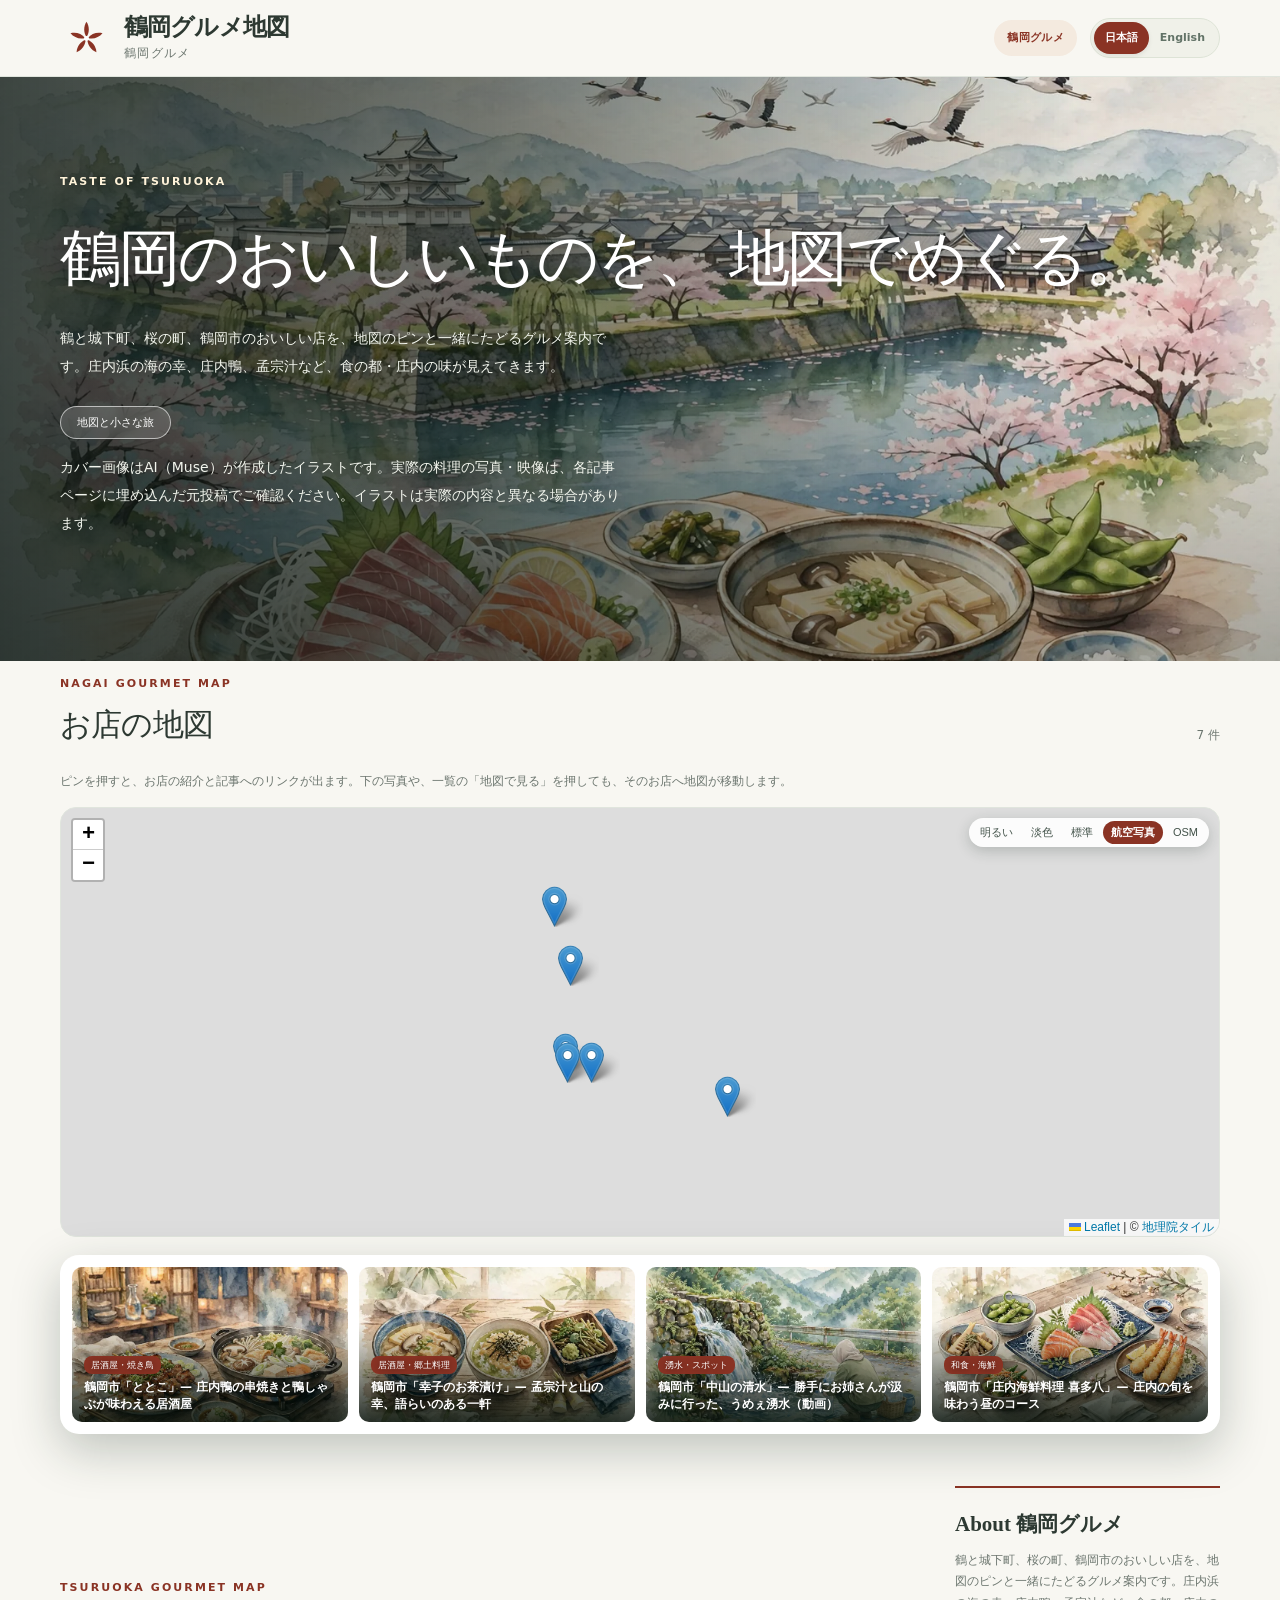
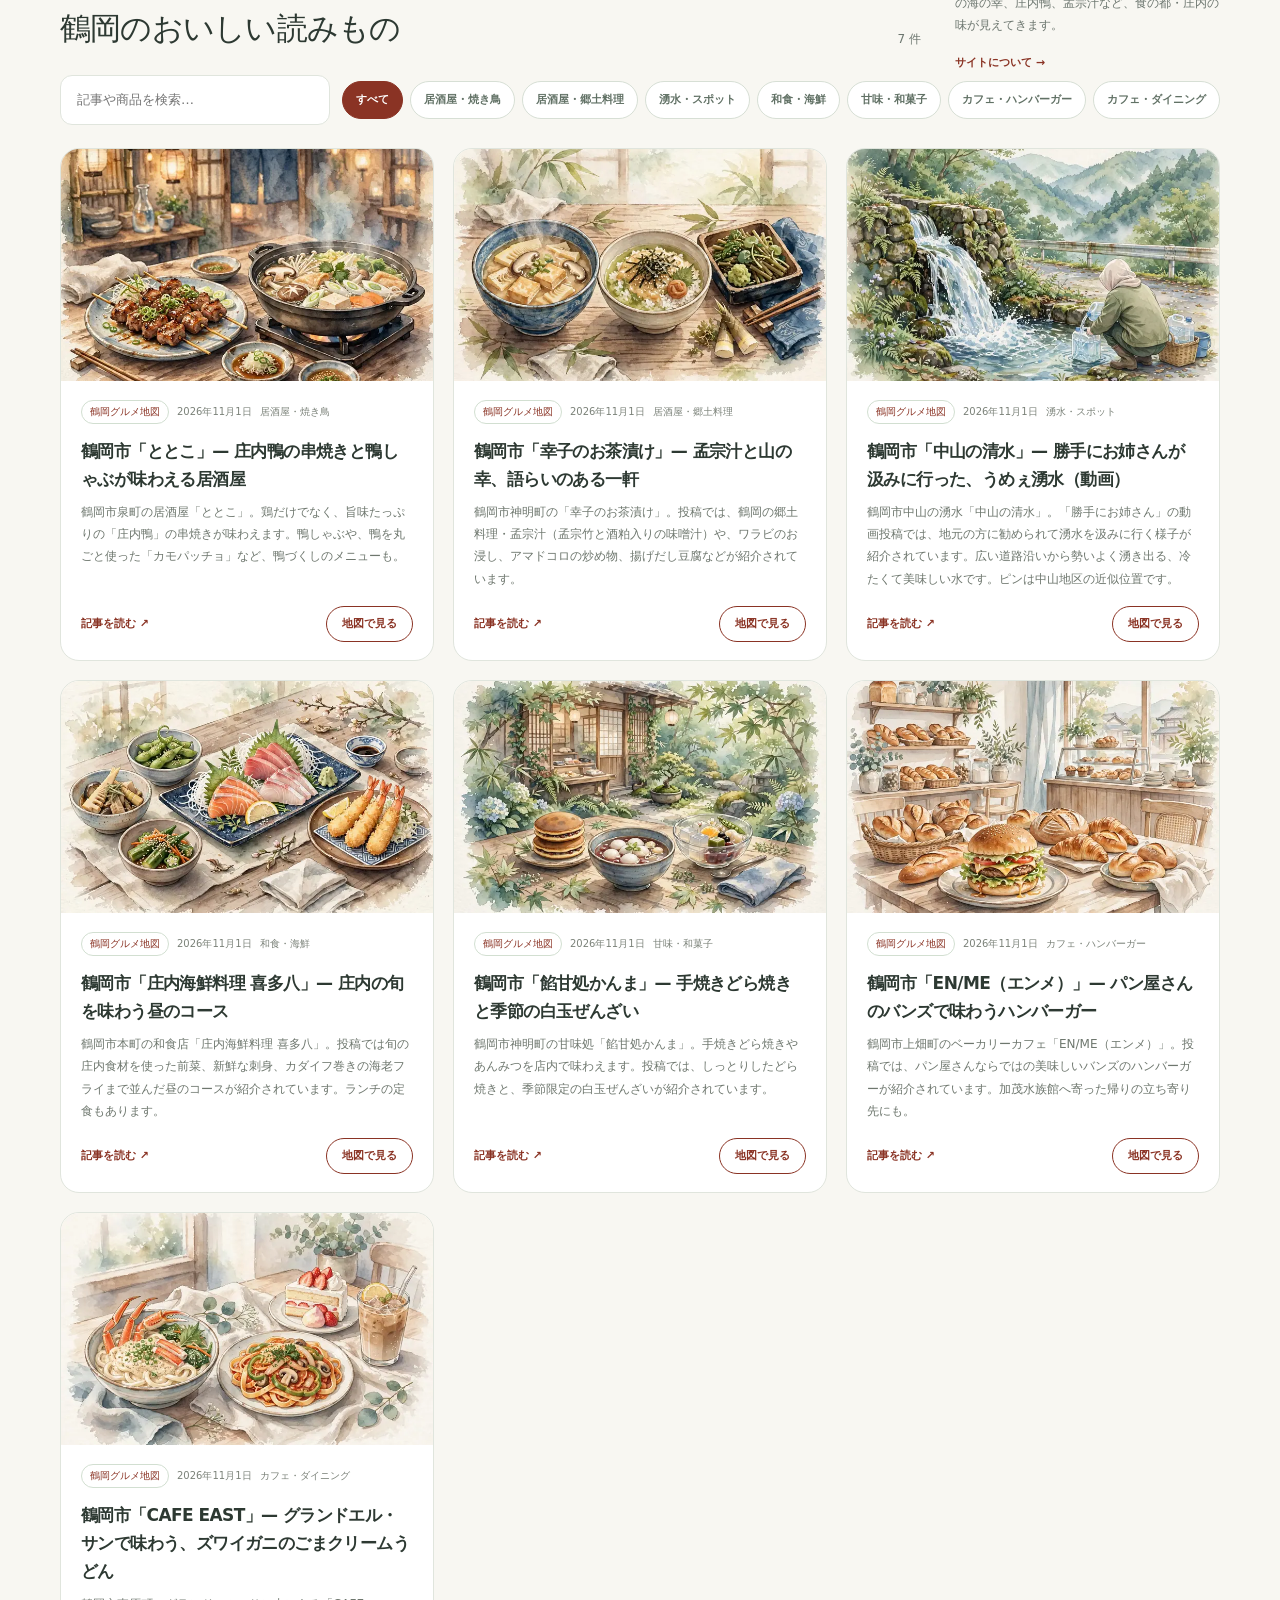
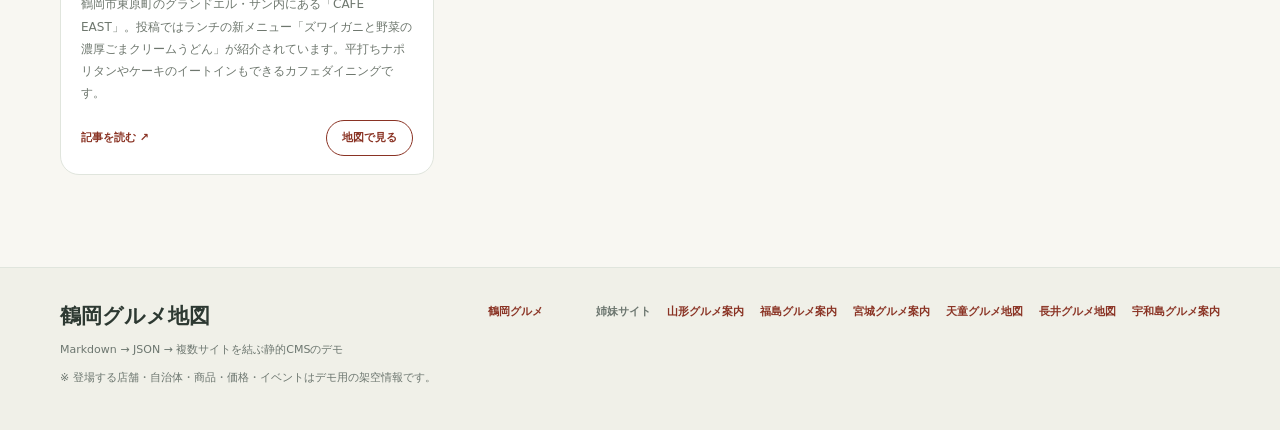
==== preview.html @ 5edac8ee "Update generated site files" ====
<!doctype html><html lang="ja"><head><meta charset="utf-8"><meta name="viewport" content="width=device-width,initial-scale=1"><meta name="description" content="Markdownから生成した静的JSONサイト"><title>鶴岡グルメ地図</title><style>:root{--bg:#f8f7f2;--ink:#2d3932;--muted:#6c766f;--line:#e0e5dd;--accent:#416851;--accentsoft:#edf3eb;--paper:#fff;--round:19px;--shadow:0 18px 48px rgba(37,57,42,.075)}*{box-sizing:border-box}html{scroll-behavior:smooth}body{margin:0;background:var(--bg);color:var(--ink);font:15px/1.8 -apple-system,BlinkMacSystemFont,'Noto Sans JP','Hiragino Kaku Gothic ProN',system-ui,sans-serif}button,input{font:inherit}button{cursor:pointer}a{color:inherit;text-decoration:none}a:hover{color:var(--accent)}img{max-width:100%}h1,h2,h3,p{margin-top:0}[hidden]{display:none!important}.container{width:min(1160px,calc(100% - 48px));margin:auto}.topbar{position:sticky;top:0;z-index:5;background:rgba(248,247,242,.97);backdrop-filter:blur(13px);border-bottom:1px solid var(--line)}.topline{display:flex;gap:18px;align-items:center;justify-content:space-between;min-height:76px}.brand{display:flex;align-items:center;gap:12px;min-width:0}.brandicon{width:42px;height:42px;display:grid;place-items:center;border-radius:13px;background:var(--accent);color:white;font:26px Georgia,serif}.brandname{display:block;font-family:Georgia,'Noto Serif JP',serif;font-size:24px;font-weight:700;line-height:1.1;letter-spacing:-.035em}.brandsub{display:block;font-size:12px;color:var(--muted);letter-spacing:.11em;line-height:1.4;margin-top:5px}.links{display:flex;align-items:center;gap:6px;flex-wrap:wrap;justify-content:flex-end}.links a{font-size:11px;font-weight:700;letter-spacing:.025em;border-radius:100px;padding:8px 13px;white-space:nowrap}.links a.selected{background:var(--accentsoft);color:var(--accent)}.cartbadge{display:inline-block;background:var(--accent);color:white;border-radius:15px;font-size:9px;min-width:17px;text-align:center;padding:0 4px}.mobilehint{display:none}.hero{background:linear-gradient(115deg,#e3eade,#f2dfc7);position:relative;overflow:hidden}.hero:before{content:"";position:absolute;width:370px;height:370px;border-radius:100%;right:-55px;top:-160px;background:rgba(255,255,255,.28)}.hero:after{content:"✳";position:absolute;right:10%;bottom:-150px;font:350px Georgia,serif;line-height:1;color:rgba(74,110,81,.09);transform:rotate(-16deg)}.hero.town{background:linear-gradient(110deg,#d9ebec,#eaf1e2)}.hero.town:after{content:"⌂";color:rgba(66,106,118,.09)}.hero.fruit{background:linear-gradient(110deg,#f6e6d2,#f7e0d9)}.hero.fruit:after{content:"◌";color:rgba(166,95,70,.13)}.heroinner{position:relative;z-index:1;padding:70px 0 77px;max-width:1160px;margin:auto}.kicker{font-size:11px;letter-spacing:.19em;font-weight:800;color:var(--accent)}.hero h1{font:500 clamp(35px,5vw,61px)/1.5 Georgia,'Noto Serif JP',serif;letter-spacing:-.035em;margin:19px 0;color:#263c31;white-space:pre-line}.hero p{font-size:14px;max-width:565px;color:#5c6a60;line-height:2}.hero .subpill{display:inline-flex;border:1px solid color-mix(in srgb,var(--accent) 35%,transparent);border-radius:100px;color:var(--accent);font-size:11px;padding:6px 16px;margin-top:12px;background:rgba(255,255,255,.28)}.section{padding:52px 0}.sectiontitle{display:flex;justify-content:space-between;align-items:end;margin-bottom:25px;gap:16px}.sectiontitle h2{font:500 31px/1.35 Georgia,'Noto Serif JP',serif;letter-spacing:-.025em;margin:8px 0 0}.sectiontitle .caption{font-size:12px;color:var(--muted);margin:0}.siteintro{display:grid;grid-template-columns:repeat(3,1fr);gap:18px;margin-bottom:50px}.siteitem{border:1px solid var(--line);background:white;border-radius:18px;padding:22px 23px;transition:transform .15s,border-color .15s;display:flex;gap:12px;align-items:start}.siteitem:hover{transform:translateY(-3px);border-color:var(--accent)}.siteemoji{width:45px;height:45px;border-radius:15px;background:var(--accentsoft);display:grid;place-items:center;font-size:23px;flex:none}.siteitem strong{font-size:15px}.siteitem span{display:block;font-size:11px;color:var(--muted);line-height:1.8;margin-top:4px}.tools{display:flex;gap:12px;flex-wrap:wrap;align-items:center;margin-bottom:23px}.search{background:#fff;border:1px solid var(--line);padding:12px 16px;border-radius:12px;min-width:220px;flex:1;font-size:13px;outline-color:var(--accent)}.chips{display:flex;flex-wrap:wrap;gap:7px}.chip{border:1px solid #d7dfd5;color:#617165;padding:8px 13px;background:#fff;border-radius:30px;font-size:11px;font-weight:700}.chip.active{background:var(--accent);color:white;border-color:var(--accent)}.grid{display:grid;grid-template-columns:repeat(3,minmax(0,1fr));gap:19px}.tile{border-radius:var(--round);background:var(--paper);border:1px solid var(--line);overflow:hidden;display:flex;flex-direction:column;transition:transform .18s,border-color .18s,box-shadow .18s}.tile:hover{transform:translateY(-4px);box-shadow:var(--shadow);border-color:#b3c6b6}.tile-image{width:100%;height:auto;display:block;background:#e8e4d8}.tile-content{display:flex;flex-direction:column;flex:1;padding:19px 20px 18px}.tile-meta{display:flex;gap:8px;align-items:center;flex-wrap:wrap;color:#7b8279;font-size:10px}.tag{color:var(--accent);border:1px solid #d2dfd1;border-radius:20px;padding:2px 8px;font-size:10px}.tile h3{font-size:17px;line-height:1.65;margin:13px 0 8px;letter-spacing:-.035em}.tile p{font-size:12px;color:#6e776e;line-height:1.85;margin-bottom:16px}.tile-foot{margin-top:auto;display:flex;gap:10px;justify-content:space-between;align-items:center}.more{color:var(--accent);font-size:11px;font-weight:800}.price{font-size:19px;font-weight:750;color:#a65e42}.price small{font-size:10px;font-weight:400;color:#777}.pillbutton{border:1px solid var(--accent);background:var(--accent);color:white;border-radius:30px;padding:7px 15px;font-size:11px;font-weight:700}.pillbutton.ghost{background:white;color:var(--accent)}.pillbutton:hover{opacity:.85}.introgrid{display:grid;grid-template-columns:1fr 265px;gap:34px}.rightnote{border-top:2px solid var(--accent);padding-top:22px}.rightnote h3{font:600 21px Georgia,serif;margin-bottom:12px}.rightnote p{font-size:12px;color:var(--muted)}.article{display:grid;grid-template-columns:minmax(0,1fr) 260px;gap:34px;align-items:start}.articlehead{padding:44px 0 32px;background:linear-gradient(105deg,var(--accentsoft),#f5eddf)}.articlehead h1{font:500 clamp(29px,4vw,44px)/1.52 Georgia,'Noto Serif JP',serif;margin:12px 0 0;overflow-wrap:anywhere}.paper{border:1px solid var(--line);border-radius:19px;background:#fff;padding:32px;overflow-wrap:anywhere}.articlecover{width:100%;height:auto;border-radius:11px;margin-bottom:26px}.prose{font-size:14px;line-height:2.15}.prose h2{font-size:20px;margin-top:30px;border-left:4px solid var(--accent);padding-left:12px}.prose h3{font-size:17px}.prose img{display:block;margin:22px auto;max-width:100%;height:auto;border-radius:10px}.prose p{margin-bottom:18px}.prose a{color:var(--accent);font-weight:600;text-decoration:underline;text-underline-offset:3px}.prose a:hover{text-decoration-thickness:2px}.prose ul{padding-left:20px}.prose table{width:100%;border-collapse:collapse;margin:4px 0 24px;font-size:13px;line-height:1.75}.prose th,.prose td{border:1px solid var(--line);padding:9px 12px;text-align:left;vertical-align:top}.prose th{background:var(--accentsoft);font-weight:700}.prose tbody tr:nth-child(even){background:#fafaf6}.prose td:first-child{font-weight:600}.prose pre{overflow-x:auto;background:#f4f4ee;border:1px solid var(--line);border-radius:10px;padding:14px 16px;font-size:12.5px;line-height:1.7;margin:4px 0 22px}.prose code{font-family:ui-monospace,SFMono-Regular,Menlo,Consolas,monospace}.backlink{display:inline-flex;margin-top:25px;color:var(--accent);font-weight:800;font-size:12px}.info{padding:17px;background:var(--accentsoft);border-radius:13px;font-size:12px;color:#5f6e62;margin-top:18px}.info.warn{background:#fff4e5;color:#956044;border:1px solid #efd7b9}.cross{margin-top:45px;padding-top:20px;border-top:1px solid var(--line)}.cross h2{font:500 25px Georgia,serif}.crosslinks{display:grid;grid-template-columns:repeat(2,minmax(0,1fr));gap:14px}.crosslink{display:flex;align-items:center;gap:12px;border:1px solid var(--line);padding:9px;background:white;border-radius:12px;min-width:0}.crosslink img{width:78px;height:58px;object-fit:cover;border-radius:7px;flex:none}.crosslink strong{font-size:12px;line-height:1.5;display:block}.crosslink span{font-size:10px;color:var(--muted)}.lead{font:500 18px/1.85 Georgia,serif}.purchase{display:flex;align-items:end;justify-content:space-between;gap:12px;background:#f8f6ef;padding:18px;border-radius:13px;margin-top:25px}.purchase .pillbutton{font-size:13px;padding:12px 18px}.toolbar{display:flex;align-items:center;justify-content:space-between;gap:12px;margin-bottom:24px}.notice{font-size:12px;color:#926148;background:#fff1e7;border:1px solid #eed6c2;border-radius:10px;padding:12px 16px}.cartrow{display:grid;grid-template-columns:90px 1fr auto;align-items:center;gap:17px;border-bottom:1px solid var(--line);padding:19px 0}.cartrow img{width:90px;height:67px;object-fit:cover;border-radius:9px}.cartrow h3{font-size:15px;margin-bottom:4px}.cartrow p{font-size:11px;color:var(--muted);margin:0}.cartctrl{display:flex;align-items:center;gap:9px}.cartctrl button{border:1px solid var(--line);background:#fff;padding:4px 10px;border-radius:8px}.total{display:flex;align-items:center;justify-content:space-between;font-size:20px;font-weight:bold;margin:30px 0}.servicegrid{display:grid;grid-template-columns:repeat(3,minmax(0,1fr));gap:12px;margin:0 0 35px}.service{padding:17px 20px;background:white;border:1px solid var(--line);border-radius:14px;font-size:13px;font-weight:700;color:#466f78;display:flex;align-items:center;gap:10px}.footer{margin-top:40px;border-top:1px solid var(--line);background:#f0f0e8;padding:34px 0}.footerinner{display:flex;align-items:start;justify-content:space-between;gap:24px}.footer strong{font:600 21px Georgia,serif}.footer p{font-size:11px;color:var(--muted);margin:8px 0}.footlinks{display:flex;gap:16px;flex-wrap:wrap}.footlinks a{font-size:11px;font-weight:700;color:var(--accent)}.sisterlinks{align-items:center}.sisterlabel{font-size:11px;font-weight:800;color:var(--muted)}.empty{padding:35px;border:1px dashed #ccd5ca;border-radius:14px;text-align:center;color:var(--muted)}.loading{padding:50px;text-align:center}.sr-only{position:absolute;width:1px;height:1px;overflow:hidden;clip:rect(0,0,0,0)}
@media(max-width:950px){.grid{grid-template-columns:repeat(2,minmax(0,1fr))}.siteintro{grid-template-columns:repeat(2,minmax(0,1fr))}.introgrid,.article{grid-template-columns:1fr}.rightnote{display:none}.links{gap:0}.links a{padding:8px 9px}.heroinner{padding:58px 0}}
@media(max-width:600px){.container{width:calc(100% - 30px)}.topline{min-height:80px;display:block;padding:12px 0}.brand{margin-bottom:8px}.brandicon{width:33px;height:33px;font-size:19px}.brandname{font-size:19px}.brandsub{display:none}.links{justify-content:flex-start;gap:2px}.links a{font-size:10px;padding:5px 8px}.heroinner{padding:38px 0 44px}.hero h1{font-size:35px}.hero p{font-size:12px}.hero:after{font-size:210px;bottom:-85px}.section{padding:36px 0}.siteintro,.grid,.crosslinks,.servicegrid{grid-template-columns:1fr}.sectiontitle h2{font-size:25px}.paper{padding:20px}.articlehead{padding:27px 0}.cartrow{grid-template-columns:65px 1fr}.cartrow img{width:65px;height:58px}.cartctrl{grid-column:2}.purchase{display:block}.purchase button{margin-top:16px}.footerinner{display:block}.footlinks{margin-top:16px}.tile-content{padding:16px}.prose table{display:block;overflow-x:auto;-webkit-overflow-scrolling:touch}.prose th,.prose td{padding:8px 10px}.prose table:has(>thead>tr>:nth-child(2):last-child){overflow:visible}.prose table:has(>thead>tr>:nth-child(2):last-child) thead{display:none}.prose table:has(>thead>tr>:nth-child(2):last-child) tbody,.prose table:has(>thead>tr>:nth-child(2):last-child) tr{display:block}.prose table:has(>thead>tr>:nth-child(2):last-child) tr{border:1px solid var(--line);border-radius:12px;margin-bottom:12px;overflow:hidden;background:#fff}.prose table:has(>thead>tr>:nth-child(2):last-child) td{display:block;border:none;padding:6px 14px 12px}.prose table:has(>thead>tr>:nth-child(2):last-child) td:first-child{background:var(--accentsoft);font-weight:700;white-space:normal;padding:8px 14px;margin-bottom:6px}.prose table:not(:has(>thead>tr>:nth-child(2):last-child)) th,.prose table:not(:has(>thead>tr>:nth-child(2):last-child)) td{min-width:112px}}
@media(prefers-reduced-motion:reduce){html{scroll-behavior:auto}.tile,.siteitem{transition:none}}
/* Bi-lingual navigation and photographic Miyagi gourmet hero. */
.header-right{display:flex;align-items:center;gap:13px;justify-content:flex-end;flex-wrap:wrap}
.language-switch{display:inline-flex;background:#f0f1e9;border:1px solid #dde3d6;padding:3px;border-radius:40px;white-space:nowrap}
.language-switch button{border:0;background:transparent;padding:6px 11px;color:#627367;border-radius:30px;font-size:11px;font-weight:750}
.language-switch button.chosen{background:var(--accent);color:#fff;box-shadow:0 2px 5px #00000014}
.hero.miyagi{background:#38302a;color:#fff}
.hero.miyagi .hero-photo{position:absolute;inset:0;width:100%;height:100%;object-fit:cover;display:block}
.hero.miyagi:before{display:none}
.hero.miyagi:after{content:none}
.hero.miyagi .heroinner{isolation:isolate}
.hero.miyagi h1{color:#fff;text-shadow:0 2px 20px #00000070}
.hero.miyagi .kicker{color:#fae0b5}
.hero.miyagi p{color:#fff0d9;max-width:510px;text-shadow:0 1px 12px #00000065}
.hero.miyagi .subpill{background:#ffffff1f;border-color:#ffffff80;color:#fff}
.site-link-label{color:var(--accent)!important;font-weight:700!important}
@media(max-width:1060px){.header-right{gap:6px}.links a{padding:6px 8px}}
@media(max-width:720px){.header-right{justify-content:flex-start}.language-switch{margin-top:4px}.hero.miyagi .hero-photo{object-position:56% center}.hero.miyagi:before{display:block;background:linear-gradient(90deg,#221b14bb,transparent);inset:0;width:auto;height:auto;border-radius:0}.hero.miyagi .heroinner{padding:55px 0 65px}}


/* Editorial photographic style, with fully localized HTML text over image assets. */
.hero{background:#22312b;min-height:440px;isolation:isolate}
.hero .hero-photo{position:absolute;inset:0;width:100%;height:100%;display:block;object-fit:cover;object-position:center 47%;z-index:-2}
.hero:before,.hero.miyagi:before{content:"";display:block;position:absolute;inset:0;width:100%;height:100%;border-radius:0;background:linear-gradient(90deg,rgba(10,22,19,.79) 0%,rgba(13,24,20,.56) 39%,rgba(13,22,19,.07) 84%),linear-gradient(0deg,rgba(11,20,15,.30),transparent 55%);z-index:-1;pointer-events:none}
.hero:after,.hero.town:after,.hero.fruit:after,.hero.miyagi:after{content:none;display:none}
.hero.town,.hero.fruit,.hero.bakery,.hero.miyagi,.hero.portal{background-color:#284034}
.hero .heroinner{position:relative;z-index:1;padding:90px 0 110px}
.hero h1,.hero.miyagi h1{color:#fff;text-shadow:0 4px 30px rgba(0,0,0,.38)}
.hero p,.hero.miyagi p{color:#f3f6ee;text-shadow:0 1px 15px rgba(0,0,0,.5)}
.hero .kicker,.hero.miyagi .kicker{color:#fff3d9;text-shadow:0 1px 8px #0007}
.hero .subpill,.hero.miyagi .subpill{color:white;border-color:#fff9;background:#ffffff24;backdrop-filter:blur(8px)}
.hero.fruit .hero-photo{object-position:center 48%}
.hero.town .hero-photo{object-position:center 50%}
.hero.bakery .hero-photo{object-position:center 50%}
.siteintro{grid-template-columns:repeat(4,minmax(0,1fr));gap:15px;margin-bottom:51px}
.siteitem{display:block;padding:0;overflow:hidden;min-width:0;box-shadow:0 5px 20px #20351f0a}
.siteitem-photo{display:block;overflow:hidden;height:156px;margin:0!important;background:#dde4d6}
.siteitem-photo img{width:100%;height:100%;display:block;object-fit:cover;transition:transform .3s}
.siteitem:hover .siteitem-photo img{transform:scale(1.045)}
.siteitem-info{padding:17px 19px 20px}
.siteitem-info strong{display:block;font-size:17px;line-height:1.45;margin:6px 0}
.siteitem-info .siteitem-type{font-size:10px;color:var(--accent);font-weight:800;letter-spacing:.07em}
.siteitem-info .siteitem-description{font-size:11px;line-height:1.7;color:#68766e;display:block;min-height:38px}
.siteitem-info .site-link-label{display:block;margin-top:14px}
.feature-wrap{position:relative;z-index:2;margin-top:-63px}
.photo-features{display:grid;grid-template-columns:repeat(4,minmax(0,1fr));gap:11px;padding:12px;background:#fff;border-radius:19px;box-shadow:0 16px 48px #172a2040}
.photo-feature{position:relative;height:155px;overflow:hidden;display:block;border-radius:10px;background:#dce8df}
.photo-feature:after{content:"";position:absolute;inset:0;background:linear-gradient(0deg,#05100ad9,transparent 65%)}
.photo-feature img{width:100%;height:100%;display:block;object-fit:cover;transition:transform .3s}
.photo-feature:hover img{transform:scale(1.07)}
.feature-caption{position:absolute;z-index:1;bottom:10px;left:12px;right:12px;color:#fff;text-shadow:0 1px 8px #000a}
.feature-caption small{display:inline-block;font-size:9px;background:var(--accent);color:#fff;padding:1px 7px;border-radius:8px;margin-bottom:5px}
.feature-caption strong{display:block;font-size:12px;line-height:1.35;max-height:3em;overflow:hidden}
@media(max-width:1000px){.siteintro{grid-template-columns:repeat(2,minmax(0,1fr))}.photo-feature{height:138px}.hero .heroinner{padding:70px 0 103px}}
@media(max-width:650px){.hero{min-height:385px}.hero .heroinner{padding:55px 0 100px}.hero:before{background:linear-gradient(90deg,#102015d9,rgba(12,28,19,.56) 75%,#0b261f35)}.siteintro{gap:12px}.siteitem-photo{height:112px}.siteitem-info{padding:12px}.siteitem-info strong{font-size:14px}.siteitem-info .siteitem-description{min-height:0}.photo-features{grid-template-columns:repeat(2,minmax(0,1fr));gap:8px;padding:8px;border-radius:14px}.feature-wrap{margin-top:-53px}.photo-feature{height:128px}.feature-caption strong{font-size:11px}}

/* Editorial vector logos, replacing the temporary h./house/emoji marks. */
.brandicon{width:52px;height:52px;flex:none;display:inline-flex;align-items:center;justify-content:center;background:transparent!important;color:#4a755f;border-radius:0!important;font-size:inherit;overflow:visible}
.brandicon svg{display:block;width:49px;height:49px;max-width:none;flex:none}
.brandicon-portal{color:#55785c}
.brandicon-bakery{color:#9b6a36}
.brandicon-town{color:#517c55}
.brandicon-fruit{color:#e77e2a}
.brandicon-gourmet{color:#143c47}
.brandicon-gourmet svg{width:54px}
.brandicon-miyagi{color:#a83232}
.brandicon-nagai{color:#7c2128}
.brandicon-tsuruoka{color:#8a3324}
@media(max-width:650px){.brandicon{width:39px;height:39px}.brandicon svg{width:38px;height:38px}.brandicon-gourmet svg{width:42px}}

.embed{display:flex;justify-content:center;margin:0 auto 24px;max-width:560px}
.embed blockquote{width:100%}
.heronote{font-size:11px;color:#7a847b;margin-top:14px;max-width:680px;line-height:1.9}
.mapbox{margin-top:26px;border:1px solid var(--line);border-radius:13px;padding:18px;background:#fbfaf5}.mapbox h3{font-size:15px;margin-bottom:10px}.maplinks{display:flex;gap:10px;flex-wrap:wrap}.mapbox p{font-size:11px;color:var(--muted);margin:10px 0 0}

/* Article page: left sidebar with site note + SNS embed (trial, 2026-10-26) */
.article{grid-template-columns:350px minmax(0,1fr)}
.leftnote{position:sticky;top:96px;border-top:2px solid var(--accent);padding-top:22px}
.leftnote h3{font:600 21px Georgia,serif;margin-bottom:12px}
.leftnote p{font-size:12px;color:var(--muted)}
.leftnote .embed{margin:24px 0 0;max-width:100%}
@media(max-width:950px){.article{grid-template-columns:1fr}.leftnote{position:static}}
.tsub{display:block;font-size:.6em;font-weight:500;letter-spacing:.02em;opacity:.72;margin-top:.16em}

/* Cover images: show the whole image at its natural aspect ratio, never cropped to a fixed frame (2026-10-26) */
.tile-image,.articlecover{aspect-ratio:auto;object-fit:initial}

/* Tendo gourmet map (Leaflet, self-hosted) */
.mapsection{padding-top:8px}
.maplead{font-size:12px;color:var(--muted);margin-bottom:14px}
.gourmetmap{height:430px;border:1px solid var(--line);border-radius:16px;overflow:hidden;background:#e8ede4;position:relative;z-index:0}
.gourmetmap .leaflet-popup-content{font-size:12px;line-height:1.7}
.gourmetmap .leaflet-popup-content strong{font-size:13px}
.gourmetmap .leaflet-popup-content a{color:var(--accent);font-weight:700}
.mapfallback{padding:22px;font-size:12px;color:var(--muted)}
.mapattr{font-size:10px;color:var(--muted);margin-top:8px}
.mapattr a{text-decoration:underline}
@media(max-width:600px){.gourmetmap{height:330px}}

/* Map style selector (Tendo) */
.mapstylebar{display:flex;gap:2px;background:rgba(255,255,255,.92);padding:3px;border-radius:999px;box-shadow:0 4px 14px rgba(34,48,42,.22)}
.mapstylebar button{border:0;background:transparent;color:#43534a;font-size:11px;line-height:1;padding:6px 8px;border-radius:999px;cursor:pointer;font-family:inherit;white-space:nowrap}
.mapstylebar button.active{background:var(--accent);color:#fff;font-weight:700}
/* Tendo top: the photo list follows the map — cancel the hero-overlap pull-up so it never covers the map or its attribution, and keep the gap snug */
.mapsection{padding-bottom:16px}
.mapsection+.feature-wrap{margin-top:2px}
</style></head><body><div id="app" data-default="tsuruoka" data-preview="true" data-root="./" data-mode="site" data-site-id="tsuruoka" data-portal-url=""><p class="loading">読み込み中…</p></div><noscript>JavaScriptを有効にしてください。</noscript><script type="application/json" id="preview-data">{"portal":{"version":1,"schema":"static-portal/v1","schema_version":"1.1.0","sites":[{"id":"tsuruoka","name":"鶴岡グルメ地図","short_name":"鶴岡グルメ","kind":"media","kind_label":"グルメメディア","accent":"#8a3324","eyebrow":"TASTE OF TSURUOKA","hero_title":"鶴岡のおいしいものを、 地図でめぐる。","description":"鶴と城下町、桜の町、鶴岡市のおいしい店を、地図のピンと一緒にたどるグルメ案内です。庄内浜の海の幸、庄内鴨、孟宗汁など、食の都・庄内の味が見えてきます。","subtitle":"鶴岡の味を地図で集めた読みもの","hero_note":"地図と小さな旅","about":"山形県鶴岡市内の飲食店・食のスポットを訪れた人のSNS投稿をもとに、お店と料理を地図と一緒に紹介するグルメ案内です。カバー画像はAIが作成した水彩調イラストで、実際の料理の写真は各記事に埋め込んだ元投稿で確認できます。","hero_image":"tsuruoka/hero.webp","i18n":{"en":{"name":"Tsuruoka Food Map","short_name":"Tsuruoka Food","kind_label":"Food magazine","hero_title":"Explore the flavors of Tsuruoka,\n one pin on the map at a time.","description":"A food guide to Tsuruoka, a castle town of cranes and cherry blossoms, with every eatery pinned on a map — seafood from the Shonai coast, Shonai duck, and local dishes such as moso soup.","subtitle":"Stories about the tastes of Tsuruoka, collected on a map","hero_note":"A map and short trips","about":"A food guide to eateries and food spots in Tsuruoka, Yamagata, based on social posts by visitors, presented together with a map. Cover images are AI-created watercolor illustrations; see the embedded original posts for actual photos of the food."}},"hero_image_src":"[data-uri]","hero_thumbnail":{"src":"[data-uri]","alt":"鶴岡グルメ地図","mime":"image/webp"}}],"entries":[{"id":"tsuruoka:totoko-tsuruoka","site_id":"tsuruoka","site_name":"鶴岡グルメ地図","site_kind":"media","slug":"totoko-tsuruoka","type":"article","title":"鶴岡市「ととこ」— 庄内鴨の串焼きと鴨しゃぶが味わえる居酒屋","subtitle":"","author":"","date":"2026-11-01","category":"居酒屋・焼き鳥","summary":"鶴岡市泉町の居酒屋「ととこ」。鶏だけでなく、旨味たっぷりの「庄内鴨」の串焼きが味わえます。鴨しゃぶや、鴨を丸ごと使った「カモパッチョ」など、鴨づくしのメニューも。","url":"https://oosawak.github.io/tsuruoka-gourmet/#/post/tsuruoka/totoko-tsuruoka","cover":{"src":"[data-uri]","alt":"庄内鴨の串焼き、鴨しゃぶ、カモパッチョを描いた水彩調イラスト","mime":"image/webp"},"i18n":{"en":{}},"embed_url":"https://www.threads.com/@motched_shonai/post/DY9dHeRgc5X","embed_platform":"threads","map_query":"ととこ 山形県鶴岡市泉町8-25","address":"山形県鶴岡市泉町8-25","lat":38.730133,"lng":139.831367},{"id":"tsuruoka:sachiko-no-ochazuke-tsuruoka","site_id":"tsuruoka","site_name":"鶴岡グルメ地図","site_kind":"media","slug":"sachiko-no-ochazuke-tsuruoka","type":"article","title":"鶴岡市「幸子のお茶漬け」— 孟宗汁と山の幸、語らいのある一軒","subtitle":"","author":"","date":"2026-11-01","category":"居酒屋・郷土料理","summary":"鶴岡市神明町の「幸子のお茶漬け」。投稿では、鶴岡の郷土料理・孟宗汁（孟宗竹と酒粕入りの味噌汁）や、ワラビのお浸し、アマドコロの炒め物、揚げだし豆腐などが紹介されています。","url":"https://oosawak.github.io/tsuruoka-gourmet/#/post/tsuruoka/sachiko-no-ochazuke-tsuruoka","cover":{"src":"[data-uri]","alt":"孟宗汁、お茶漬け、山菜料理ほかを描いた水彩調イラスト","mime":"image/webp"},"i18n":{"en":{}},"embed_url":"https://www.threads.com/@hareyoon2022/post/DW7byexk__S","embed_platform":"threads","map_query":"幸子のお茶漬け 山形県鶴岡市神明町11-34","address":"山形県鶴岡市神明町11-34","lat":38.723617,"lng":139.831114},{"id":"tsuruoka:nakayama-no-shimizu-tsuruoka","site_id":"tsuruoka","site_name":"鶴岡グルメ地図","site_kind":"media","slug":"nakayama-no-shimizu-tsuruoka","type":"article","title":"鶴岡市「中山の清水」— 勝手にお姉さんが汲みに行った、うめぇ湧水（動画）","subtitle":"","author":"","date":"2026-11-01","category":"湧水・スポット","summary":"鶴岡市中山の湧水「中山の清水」。「勝手にお姉さん」の動画投稿では、地元の方に勧められて湧水を汲みに行く様子が紹介されています。広い道路沿いから勢いよく湧き出る、冷たくて美味しい水です。ピンは中山地区の近似位置です。","url":"https://oosawak.github.io/tsuruoka-gourmet/#/post/tsuruoka/nakayama-no-shimizu-tsuruoka","cover":{"src":"[data-uri]","alt":"山あいの湧水を描いた水彩調イラスト","mime":"image/webp"},"i18n":{"en":{}},"embed_url":"https://www.threads.com/@katteni_oneesan/post/DZHvTVfAYBl","embed_platform":"threads","map_query":"中山の清水 山形県鶴岡市中山","address":"山形県鶴岡市中山（中山公民館付近・近似ピン）","lat":38.690863,"lng":139.700711,"map_initial":false},{"id":"tsuruoka:kitahachi-tsuruoka","site_id":"tsuruoka","site_name":"鶴岡グルメ地図","site_kind":"media","slug":"kitahachi-tsuruoka","type":"article","title":"鶴岡市「庄内海鮮料理 喜多八」— 庄内の旬を味わう昼のコース","subtitle":"","author":"","date":"2026-11-01","category":"和食・海鮮","summary":"鶴岡市本町の和食店「庄内海鮮料理 喜多八」。投稿では旬の庄内食材を使った前菜、新鮮な刺身、カダイフ巻きの海老フライまで並んだ昼のコースが紹介されています。ランチの定食もあります。","url":"https://oosawak.github.io/tsuruoka-gourmet/#/post/tsuruoka/kitahachi-tsuruoka","cover":{"src":"[data-uri]","alt":"昼のコース料理（刺身・前菜ほか）を描いた水彩調イラスト","mime":"image/webp"},"i18n":{"en":{}},"embed_url":"https://www.threads.com/@littlegreen74820/post/DfLbr5rH7KR","embed_platform":"threads","map_query":"庄内海鮮料理 喜多八 山形県鶴岡市本町2-3-22","address":"山形県鶴岡市本町2-3-22","lat":38.724234,"lng":139.83102},{"id":"tsuruoka:kanma-tsuruoka","site_id":"tsuruoka","site_name":"鶴岡グルメ地図","site_kind":"media","slug":"kanma-tsuruoka","type":"article","title":"鶴岡市「餡甘処かんま」— 手焼きどら焼きと季節の白玉ぜんざい","subtitle":"","author":"","date":"2026-11-01","category":"甘味・和菓子","summary":"鶴岡市神明町の甘味処「餡甘処かんま」。手焼きどら焼きやあんみつを店内で味わえます。投稿では、しっとりしたどら焼きと、季節限定の白玉ぜんざいが紹介されています。","url":"https://oosawak.github.io/tsuruoka-gourmet/#/post/tsuruoka/kanma-tsuruoka","cover":{"src":"[data-uri]","alt":"手焼きどら焼き、白玉ぜんざいを描いた水彩調イラスト","mime":"image/webp"},"i18n":{"en":{}},"embed_url":"https://www.threads.com/@littlegreen74820/post/DfLaWX8H6Uj","embed_platform":"threads","map_query":"餡甘処 かんま 山形県鶴岡市神明町9-31","address":"山形県鶴岡市神明町9-31","lat":38.72362,"lng":139.833187},{"id":"tsuruoka:enme-tsuruoka","site_id":"tsuruoka","site_name":"鶴岡グルメ地図","site_kind":"media","slug":"enme-tsuruoka","type":"article","title":"鶴岡市「EN/ME（エンメ）」— パン屋さんのバンズで味わうハンバーガー","subtitle":"","author":"","date":"2026-11-01","category":"カフェ・ハンバーガー","summary":"鶴岡市上畑町のベーカリーカフェ「EN/ME（エンメ）」。投稿では、パン屋さんならではの美味しいバンズのハンバーガーが紹介されています。加茂水族館へ寄った帰りの立ち寄り先にも。","url":"https://oosawak.github.io/tsuruoka-gourmet/#/post/tsuruoka/enme-tsuruoka","cover":{"src":"[data-uri]","alt":"ハンバーガーを描いた水彩調イラスト","mime":"image/webp"},"i18n":{"en":{}},"embed_url":"https://www.threads.com/@gakuki3116/post/DepzVFwDDCk","embed_platform":"threads","map_query":"EN/ME（エンメ） 山形県鶴岡市上畑町8-50","address":"山形県鶴岡市上畑町8-50","lat":38.734069,"lng":139.829995},{"id":"tsuruoka:cafe-east-tsuruoka","site_id":"tsuruoka","site_name":"鶴岡グルメ地図","site_kind":"media","slug":"cafe-east-tsuruoka","type":"article","title":"鶴岡市「CAFE EAST」— グランドエル・サンで味わう、ズワイガニのごまクリームうどん","subtitle":"","author":"","date":"2026-11-01","category":"カフェ・ダイニング","summary":"鶴岡市東原町のグランドエル・サン内にある「CAFE EAST」。投稿ではランチの新メニュー「ズワイガニと野菜の濃厚ごまクリームうどん」が紹介されています。平打ちナポリタンやケーキのイートインもできるカフェダイニングです。","url":"https://oosawak.github.io/tsuruoka-gourmet/#/post/tsuruoka/cafe-east-tsuruoka","cover":{"src":"[data-uri]","alt":"ズワイガニと野菜の濃厚ごまクリームうどんを描いた水彩調イラスト","mime":"image/webp"},"i18n":{"en":{}},"embed_url":"https://www.threads.com/@littlegreen74820/post/DfLkVgen4MI","embed_platform":"threads","map_query":"CAFE EAST（Cafe & Dining EAST） 山形県鶴岡市東原町17-7（グランドエル・サン内）","address":"山形県鶴岡市東原町17-7（グランドエル・サン内）","lat":38.721326,"lng":139.844899}],"hero_image_src":"[data-uri]"},"sites":{"tsuruoka":{"version":1,"schema":"static-site-feed/v1","schema_version":"1.1.0","languages":["ja","en"],"site":{"id":"tsuruoka","name":"鶴岡グルメ地図","short_name":"鶴岡グルメ","kind":"media","kind_label":"グルメメディア","accent":"#8a3324","eyebrow":"TASTE OF TSURUOKA","hero_title":"鶴岡のおいしいものを、 地図でめぐる。","description":"鶴と城下町、桜の町、鶴岡市のおいしい店を、地図のピンと一緒にたどるグルメ案内です。庄内浜の海の幸、庄内鴨、孟宗汁など、食の都・庄内の味が見えてきます。","subtitle":"鶴岡の味を地図で集めた読みもの","hero_note":"地図と小さな旅","about":"山形県鶴岡市内の飲食店・食のスポットを訪れた人のSNS投稿をもとに、お店と料理を地図と一緒に紹介するグルメ案内です。カバー画像はAIが作成した水彩調イラストで、実際の料理の写真は各記事に埋め込んだ元投稿で確認できます。","hero_image":"tsuruoka/hero.webp","i18n":{"en":{"name":"Tsuruoka Food Map","short_name":"Tsuruoka Food","kind_label":"Food magazine","hero_title":"Explore the flavors of Tsuruoka,\n one pin on the map at a time.","description":"A food guide to Tsuruoka, a castle town of cranes and cherry blossoms, with every eatery pinned on a map — seafood from the Shonai coast, Shonai duck, and local dishes such as moso soup.","subtitle":"Stories about the tastes of Tsuruoka, collected on a map","hero_note":"A map and short trips","about":"A food guide to eateries and food spots in Tsuruoka, Yamagata, based on social posts by visitors, presented together with a map. Cover images are AI-created watercolor illustrations; see the embedded original posts for actual photos of the food."}},"hero_image_src":"[data-uri]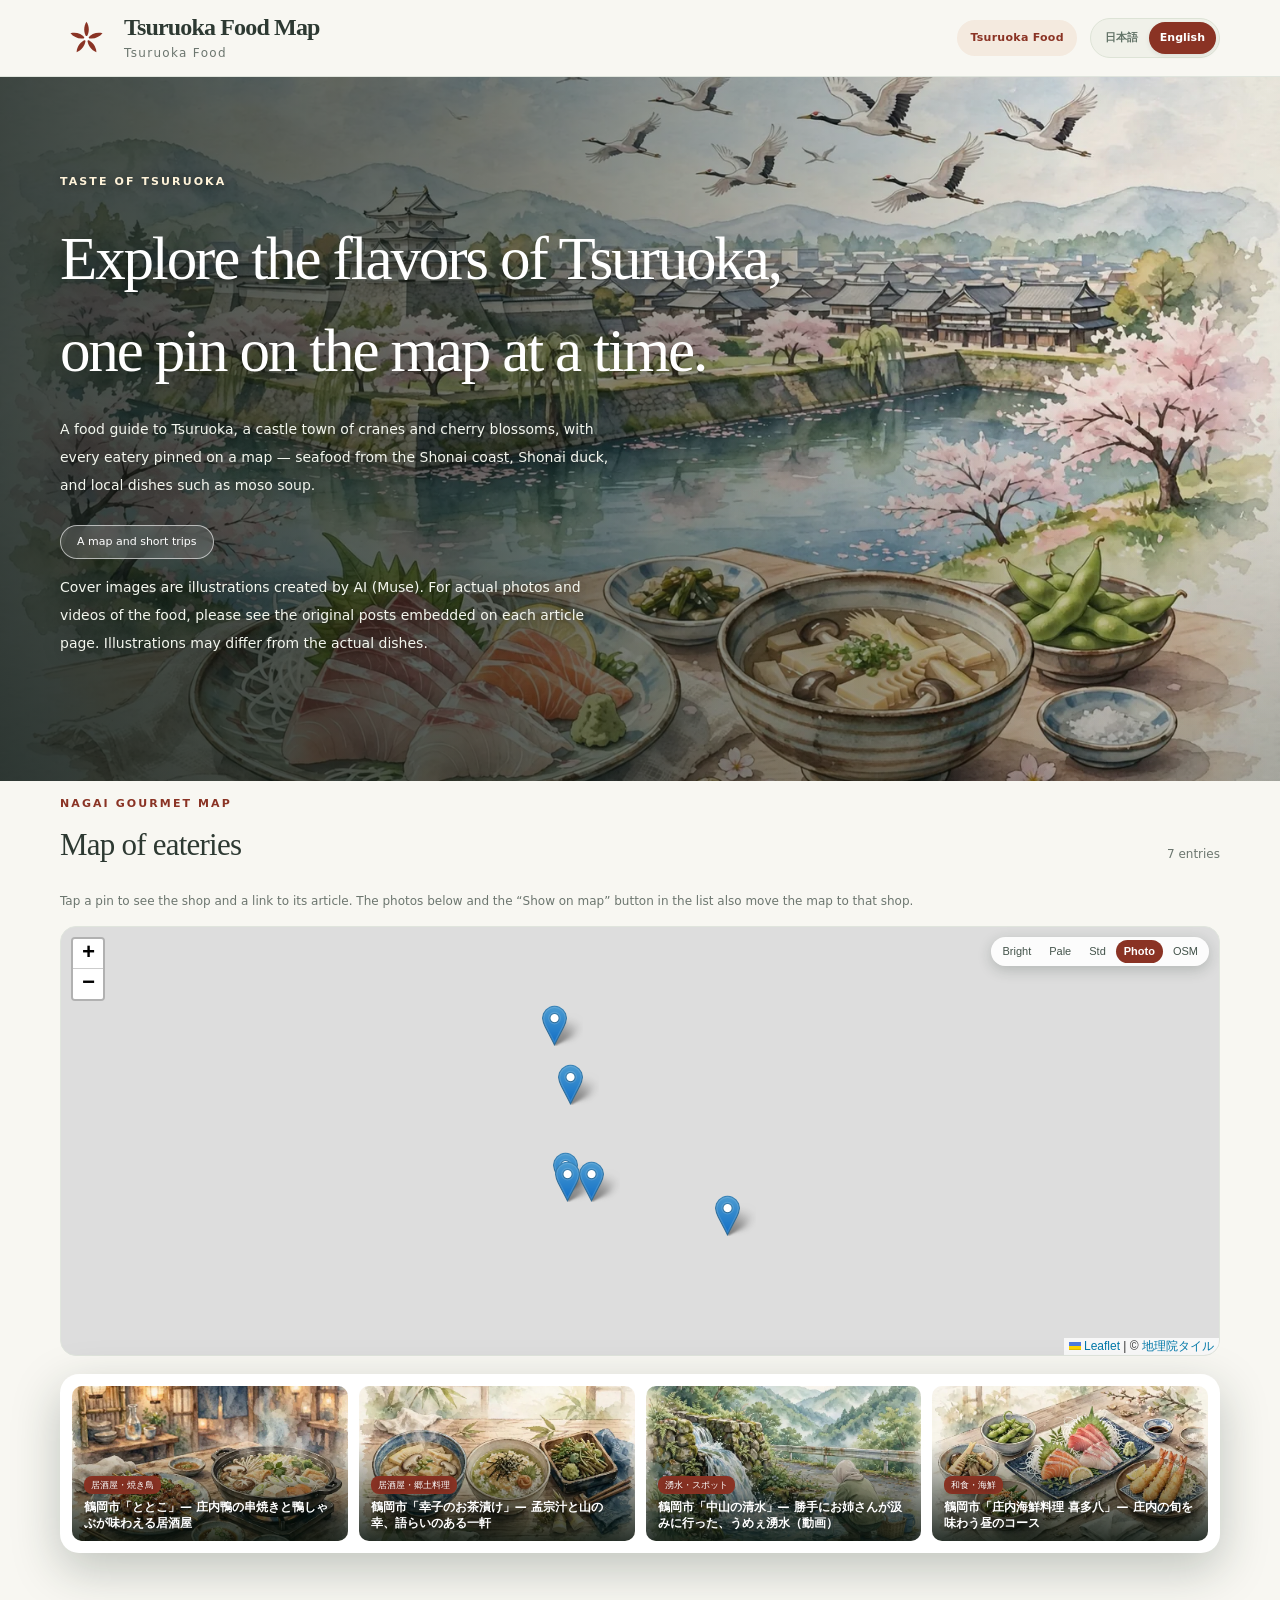
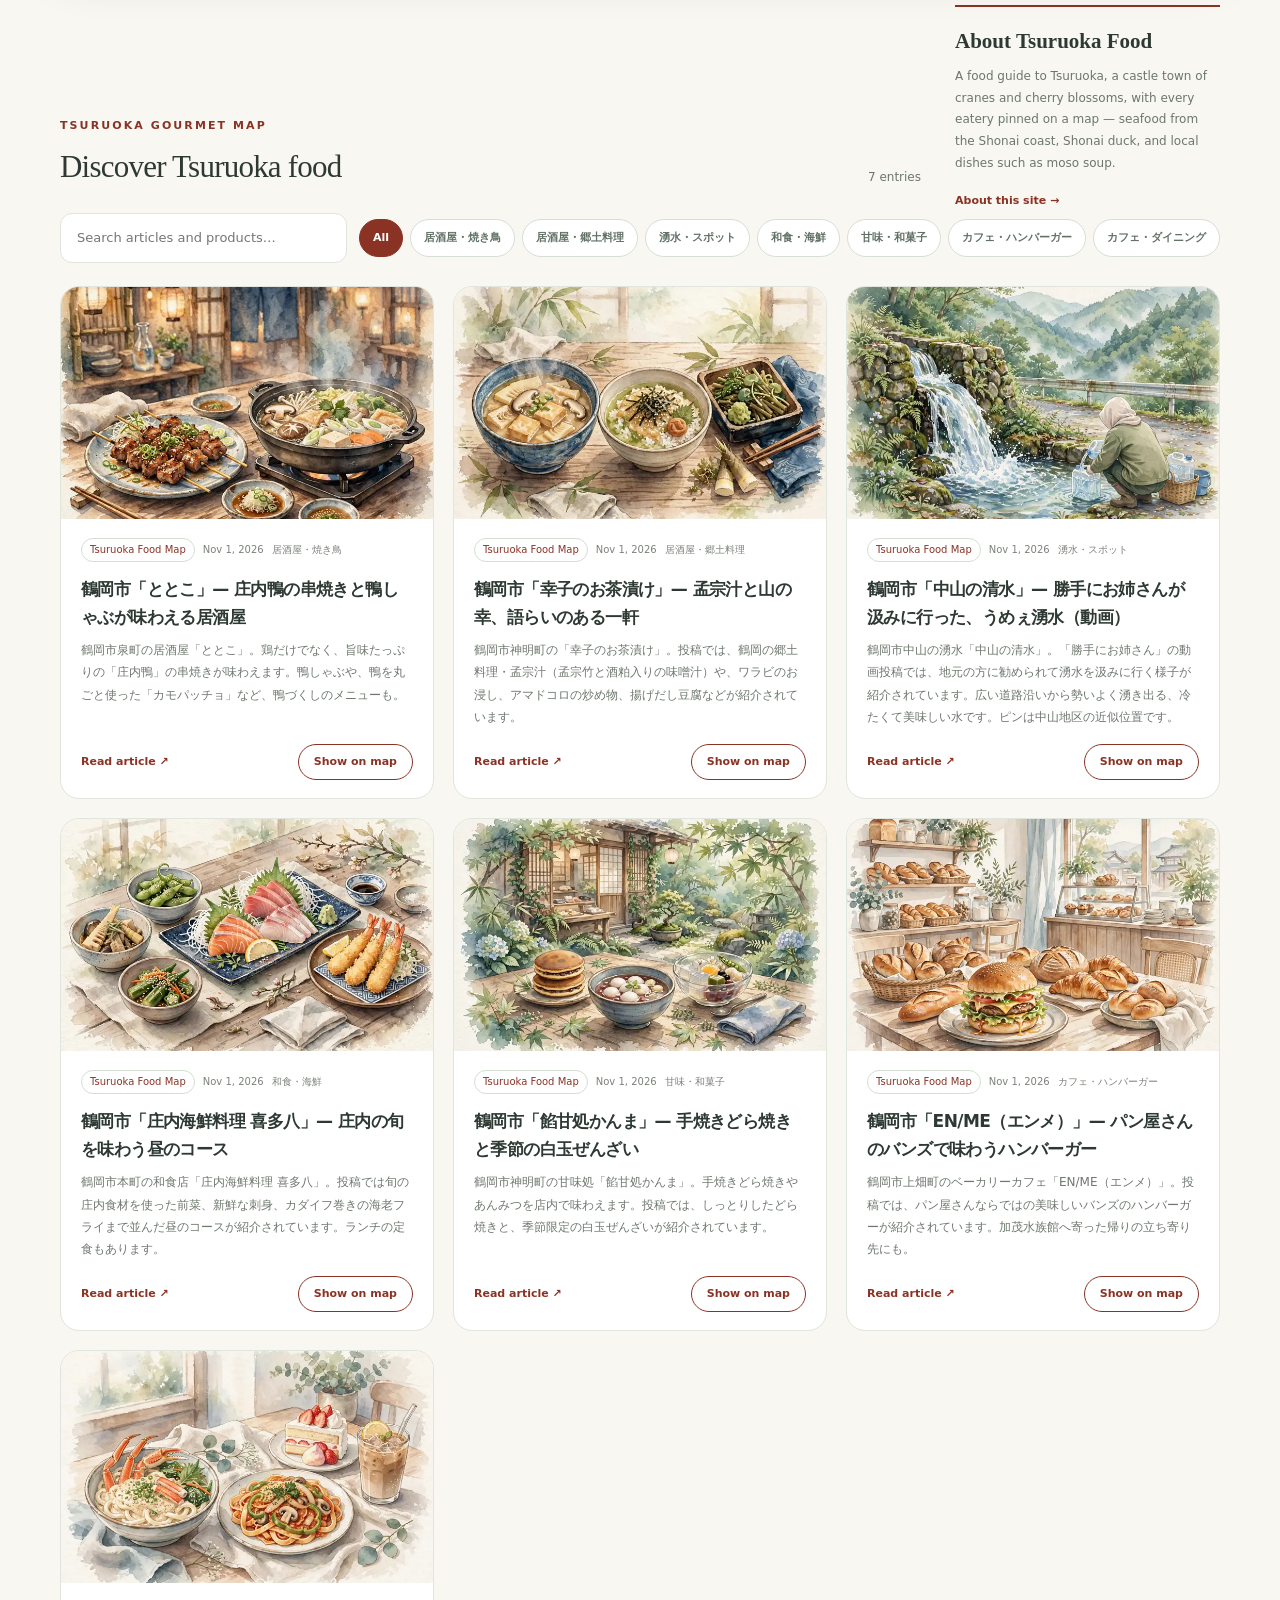
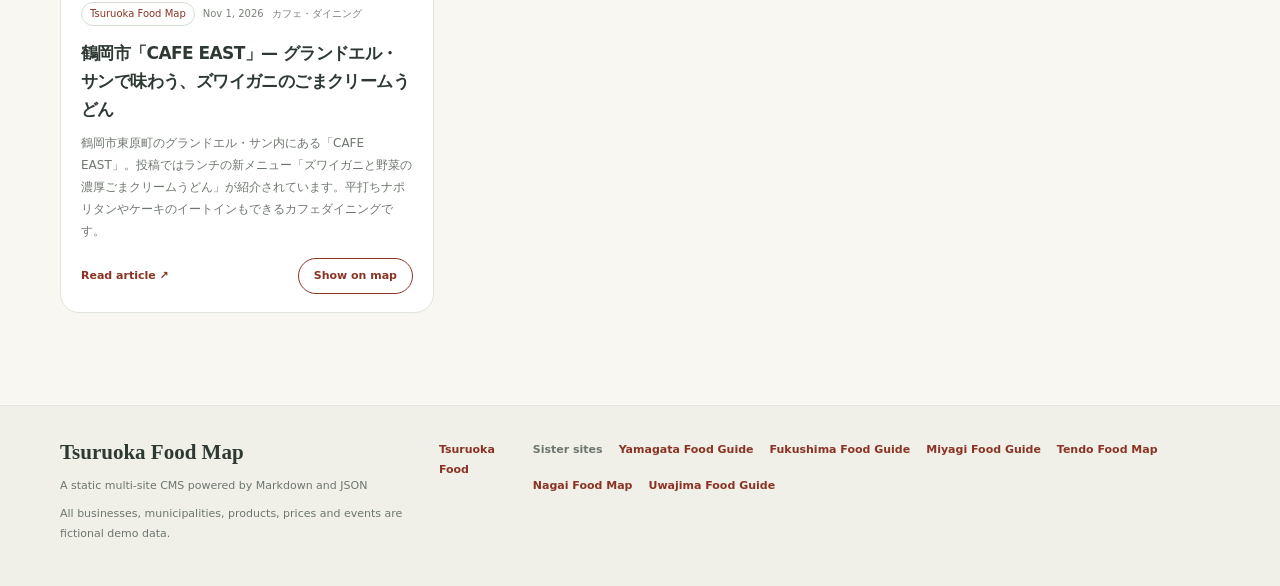
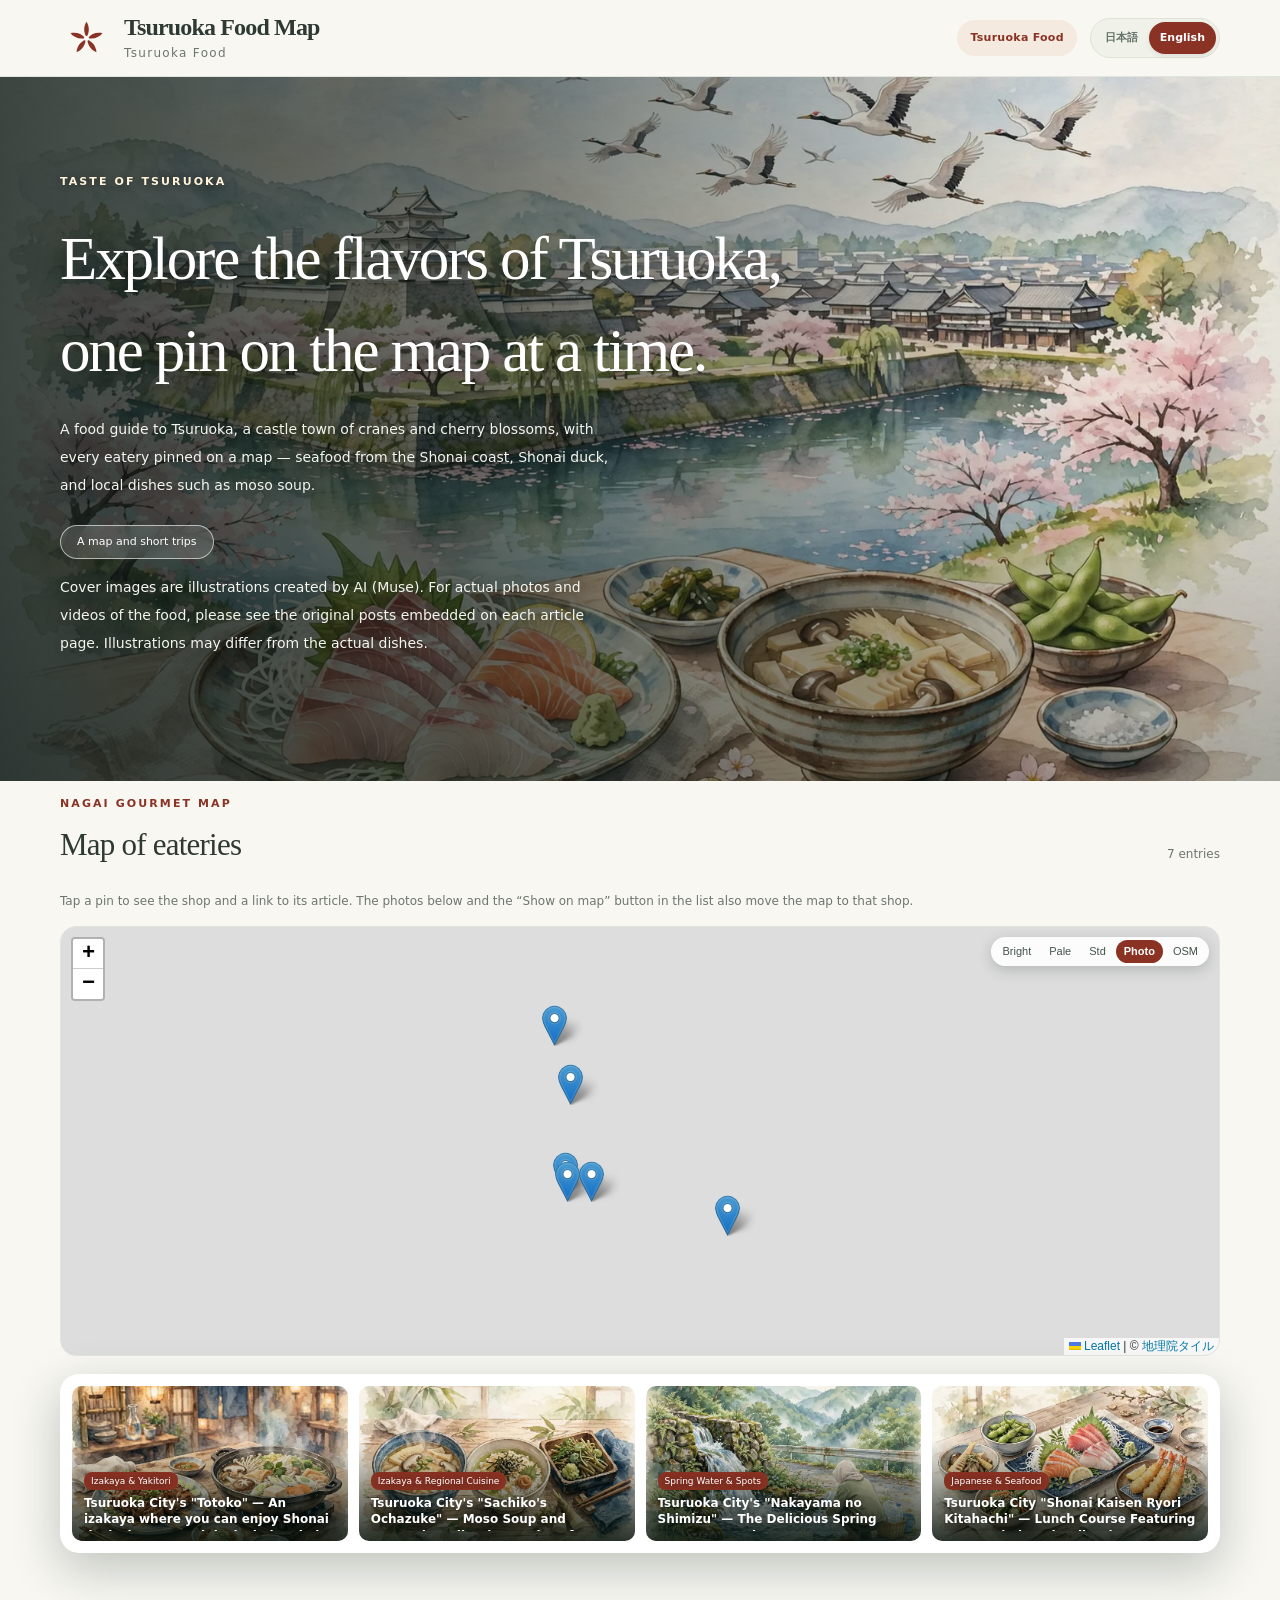
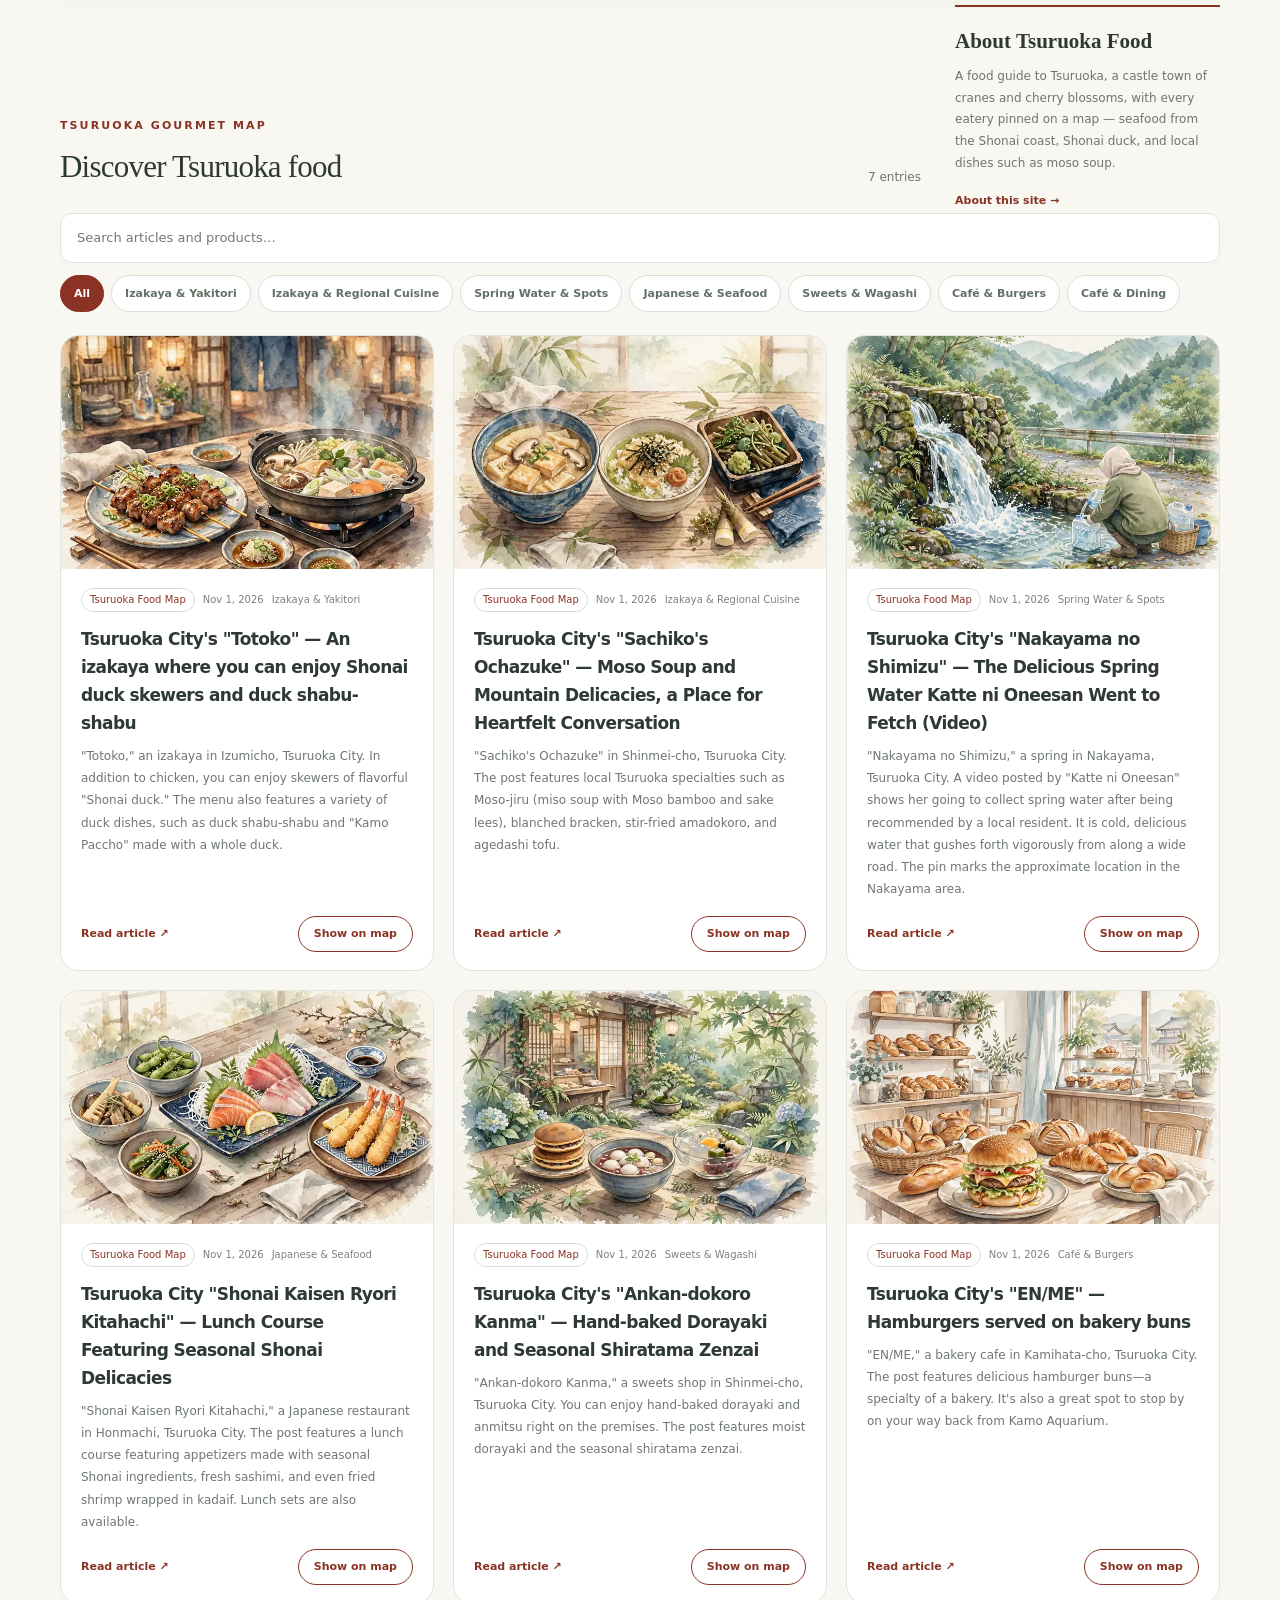
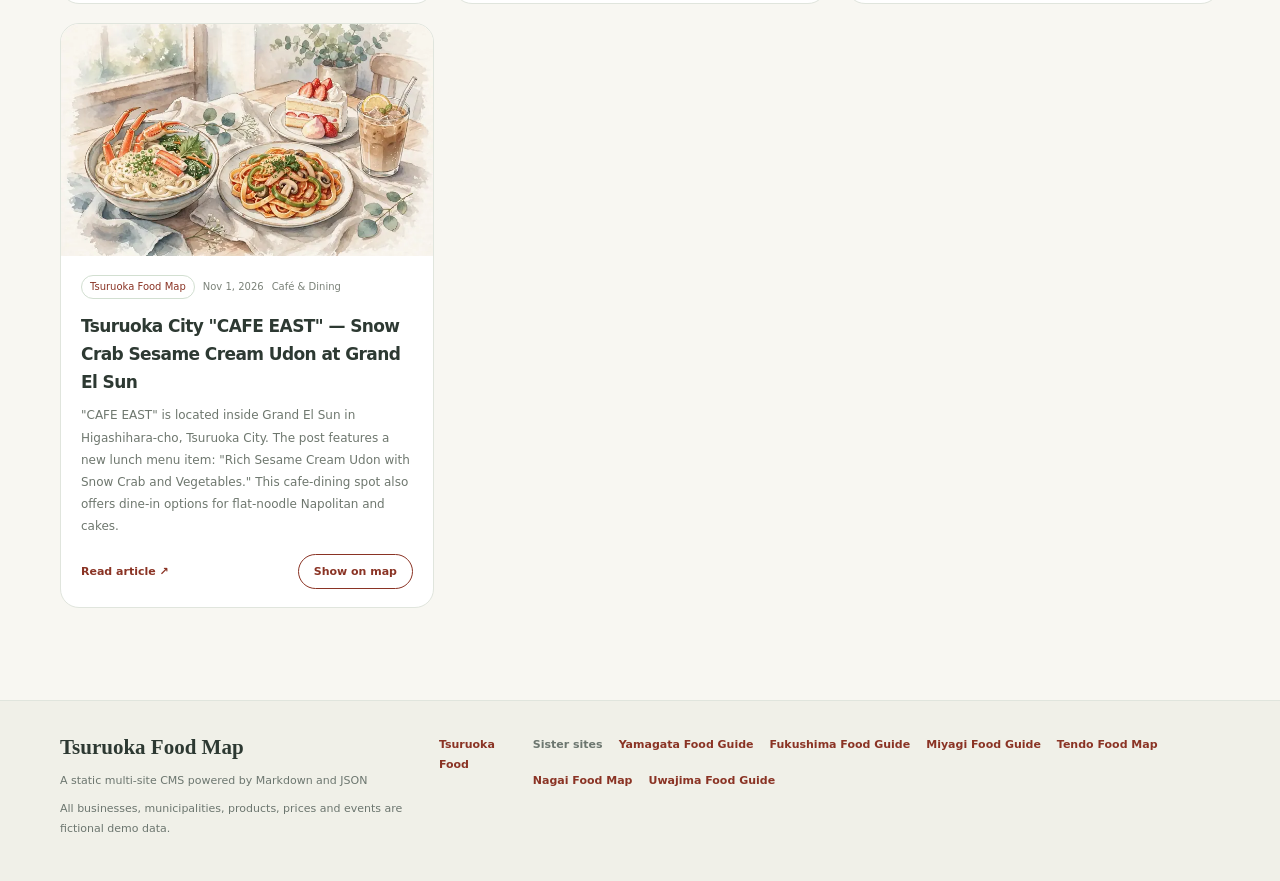
